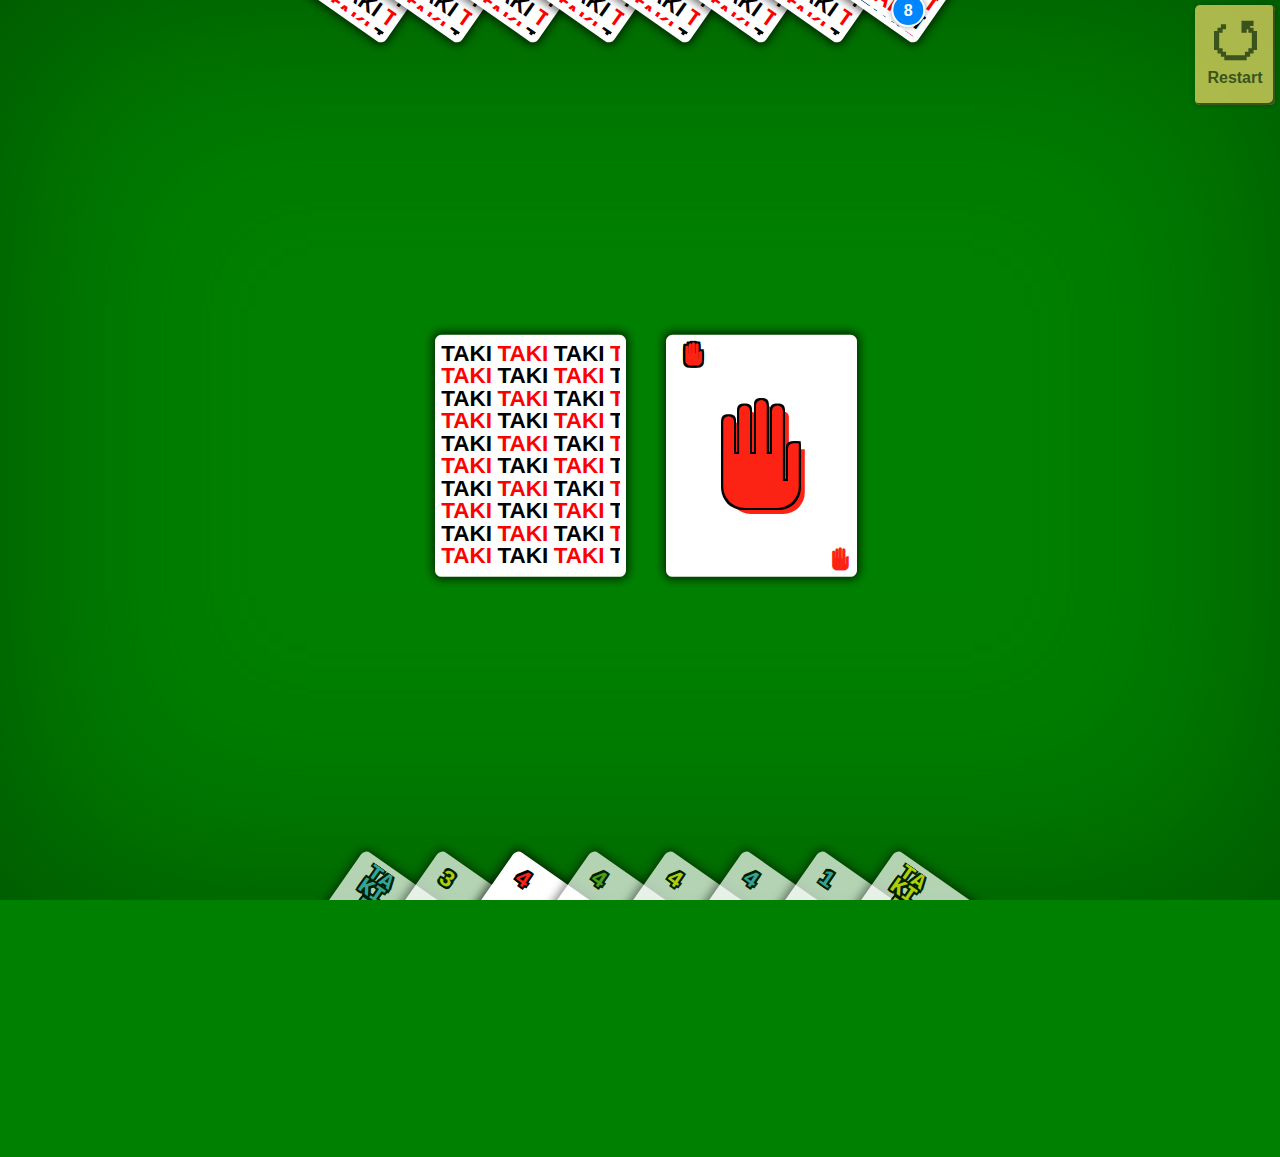
==== index.html @ 502d7b3d "First commit" ====
<!DOCTYPE html>
<html lang="en">
<head>
    <meta charset="UTF-8">
    <title>Taki</title>
</head>
<body>
    <ul class="menu">
        <li class="restart">
            Restart
        </li>
    </ul>
    <div class="dialog" id="dialog">
        <div class="dialog__body">
            <div class="dialog__title">I am dialog title</div>
            <div class="dialog__description">Im dialog description</div>
            <div class="dialog__buttons">
                <div class="dialog__buttons__button approve">OK</div>
                <div class="dialog__buttons__button cancel">Cancel</div>
            </div>
        </div>
    </div>
    <div class="board" id="board">

        <div class="deck opp">
            <div class="card"></div>
            <div class="card"></div>
            <div class="card"></div>
            <div class="card"></div>
            <div class="card"></div>
            <div class="card"></div>
        </div>
        <div class="deck player">
            <div class="card" data-type="STOP" data-color="red"></div>
            <div class="card" data-type="3" data-color="blue"></div>
            <div class="card" data-type="7" data-color="yellow"></div>
            <div class="card" data-type="TAKI" data-color="green"></div>
            <div class="card" data-type="COLOR"></div>
        </div>
        <div class="pack stack">
            <div class="card"></div>

        </div>
        <div class="pack heap">

            <div class="card" data-type="6" data-color="blue"></div>
        </div>


    </div>
    <link rel="stylesheet" href="styles/style.css" />

    <script type="text/javascript" src="helpers/cards.js"></script>
    <script type="text/javascript" src="objects/dialog.js"></script>
    <script type="text/javascript" src="objects/card.js"></script>
    <script type="text/javascript" src="objects/heap.js"></script>
    <script type="text/javascript" src="objects/stack.js"></script>
    <script type="text/javascript" src="objects/deck.js"></script>
    <script type="text/javascript" src="objects/computer.js"></script>
    <script type="text/javascript" src="objects/player.js"></script>
    <script type="text/javascript" src="objects/game.js"></script>
    <script type="text/javascript" src="scripts/main.js"></script>

</body>
</html>
---- styles/style.css ----
/*********************************/
/*     Global styles and resets  */
/*********************************/
html, body  {
    margin: 0;
    padding: 0;
    width: 100%;
    height: 100%;
    overflow: hidden;
}

ul {
    list-style: none;
    margin: 0;
}

* {
    -webkit-user-select: none;
    -moz-user-select: none;
    -ms-user-select: none;
    user-select: none;
}

@font-face {
    font-family: 'taki';
    src:  url('fonts/taki.eot?jbpx8e');
    src:  url('fonts/taki.eot?jbpx8e#iefix') format('embedded-opentype'),
    url('fonts/taki.ttf?jbpx8e') format('truetype'),
    url('fonts/taki.woff?jbpx8e') format('woff'),
    url('fonts/taki.svg?jbpx8e#taki') format('svg');
    font-weight: normal;
    font-style: normal;
}

body {
    background: #008000;
    box-shadow: inset  0 0 300px #005300;
    color: #FFF;
    text-align: center;
    position: relative;
    font-family: 'Arial', sans-serif;
}

.board {
    position: relative;
    height: 100%;
}

/*********************************/
/*         Menu styles           */
/*********************************/
.menu {
    position: absolute;
    right: 0;
    top: 0;
    z-index: 1;
}
.menu li {
    cursor: pointer;
    height: 100px;
    width: 80px;
    margin: 5px;
    text-align: center;
    border-radius: 5px;
    background: #f4dc6b;
    color: #554c28;
    box-shadow: 0 0 5px rgba(0,0,0,0.3), inset -2px -2px #554c28;
    opacity: 0.7;
    font-weight: bold;

    -webkit-transition: all ease-in-out .2s;
    -moz-transition: all ease-in-out .2s;
    -ms-transition: all ease-in-out .2s;
    -o-transition: all ease-in-out .2s;
    transition: all ease-in-out .2s;
}

.menu li:hover {
    opacity: 1;
}
.menu li:active {
    box-shadow: 0 0 5px rgba(0,0,0,0.3), inset 2px 2px #554c28;
}
.menu li.restart::before {
    content: '⭯';
    font-size: 55px;
    display: inline-block;
    width: 100%;
}


/*********************************/
/*       Cards & Pack styles     */
/*********************************/
.card, .pack {
    display: inline-block;
    width: 14vw;
    height: 18vw;
    border-radius: .5vw;
    border: .5vmax solid #fff;
}
.pack:not(:empty) {
    border: 0;
}
.pack:empty {
    border-style: dashed;
}
.pack {
    margin: auto 2vw;
    top: 50%;
    position: relative;

    -webkit-transform: translateY(-50%);
    -moz-transform: translateY(-50%);
    -ms-transform: translateY(-50%);
    -o-transform: translateY(-50%);
    transform: translateY(-50%);
}
.pack .card {
    width: 100%;
    height: 100%;
    margin: 0;

}

.card {
    background: #FFF;
    position: relative;
    box-shadow: 0 0 9px 3px rgba(0,0,0,0.6);
    overflow: hidden;
}
.card::after {
    content: "TAKI";
    display: block;
    color: black;
    height: 100%;
    width: 100%;
    font-size: 2.5vmin;
    text-align: left;
    font-weight: bold;
    text-shadow: red 0 1em, black 0 2em, red 0 3em, black 0 4em, red 0 5em, black 0 6em, red 0 7em, black 0 8em, red 0 9em, black 0 10em, red 0 11em, black 0 12em, red 0 13em, black 0 14em, red 0 15em, black 0 16em, red 2.5em 0em, black 2.5em 1em, red 2.5em 2em, black 2.5em 3em, red 2.5em 4em, black 2.5em 5em, red 2.5em 6em, black 2.5em 7em, red 2.5em 8em, black 2.5em 9em, red 2.5em 10em, black 2.5em 11em, red 2.5em 12em, black 2.5em 13em, red 2.5em 14em, black 2.5em 15em, red 2.5em 16em, black 5em 0em, red 5em 1em, black 5em 2em, red 5em 3em, black 5em 4em, red 5em 5em, black 5em 6em, red 5em 7em, black 5em 8em, red 5em 9em, black 5em 10em, red 5em 11em, black 5em 12em, red 5em 13em, black 5em 14em, red 5em 15em, black 5em 16em, red 7.5em 0em, black 7.5em 1em, red 7.5em 2em, black 7.5em 3em, red 7.5em 4em, black 7.5em 5em, red 7.5em 6em, black 7.5em 7em, red 7.5em 8em, black 7.5em 9em, red 7.5em 10em, black 7.5em 11em, red 7.5em 12em, black 7.5em 13em, red 7.5em 14em, black 7.5em 15em, red 7.5em 16em;
}

.card[data-type]::before,
.card[data-type]::after {
    content: attr(data-type);
    color: inherit;

}
.card[data-type]::after {
    text-shadow: 11.5vw 16vw, -2px 0 #000, 0 -2px #000, 0 2px  #000, 2px 0 #000, 2px -2px #000, -2px -2px #000, -2px 2px #000, 2px 2px #000;
    margin: 2px 10px;
}
.card[data-type]::before {
    text-align: center;
    font-size: 12vmin;
    position: absolute;
    text-shadow: -2px 0 #000, 0 -2px #000, 0 2px  #000, 2px 0 #000, 2px -2px #000, -2px -2px #000, -2px 2px  #000, 2px 2px #000, 6px 6px;
    top: 50%;
    width: 100%;
    left: 0;
    transform: translateY(-50%);
}

.card[data-type="TAKI"]::before,
.card[data-type="TAKI"]::after {
    font-family: monospace;
    width: 1.5em;
    line-height: .7em;
    word-wrap: break-word;
}
.card[data-type="STOP"]::before,
.card[data-type="STOP"]::after {
    font-family: 'taki' !important;
    content: "\e900";
}

.card[data-type="COLOR"]::before,
.card[data-type="COLOR"]::after {
    content: '\2756';
}

.card[data-color=blue] {color: #4CBBDB}
.card[data-color=green] {color: #69B727}
.card[data-color=red] {color: #FC2314}
.card[data-color=yellow] {color: #F9F90F}

/*********************************/
/*              decks            */
/*********************************/
.deck {
    position: absolute;
    width: 100%;
    height: 20%;
}

.deck > .card {
    margin: 0 -4.5vw;
}
.deck.opp {
    height: 2vw;
    counter-reset: section;
}
.deck.opp > .card::before {
    content: counter(section);
    counter-increment: section;

}
.deck.opp > .card:last-of-type::before {
    content: counter(section);
    position: absolute;
    bottom: 2px;
    right: 2px;
    width: 30px;
    height: 30px;
    line-height: 31px;
    border-radius: 50%;
    font-weight: bold;
    border: 2px solid #FFF;
    box-shadow: 0 0 6px rgba(0, 0, 0, 0.39);
    background: #0087ff;
    -webkit-transform: rotate(35deg);
    -moz-transform: rotate(-35deg);
    -ms-transform: rotate(-35deg);
    -o-transform: rotate(-35deg);
    transform: rotate(-35deg);
}
.deck.opp > .card:first-of-type::before {
    background: red;
}
.deck.opp > .card {
    top: -18vw;
}
.deck.player {
    bottom: 0;
}

.deck.player > .card {
    top: 90%;
    -webkit-transition: top .3s;
    -moz-transition: top .3s;
    -ms-transition: top .3s;
    -o-transition: top .3s;
    transition: top .3s;
}
.deck.player > .card:hover {
    top: 50%;
}
.deck .card {
    -webkit-transform: rotate(35deg);
    -moz-transform: rotate(35deg);
    -ms-transform: rotate(35deg);
    -o-transform: rotate(35deg);
    transform: rotate(35deg);
}
.deck.player > .card.active {
    cursor: pointer;
}
.deck.player > .card.off {
    opacity: 0.7;
    cursor: default;
    pointer-events: none;
}

/*********************************/
/*             Dialog            */
/*********************************/
.dialog {
    width: 100%;
    position: absolute;
    top: 0;
    left: 0;
    z-index: 10;
    overflow: hidden;
    height: 0;
    background-color: transparent;
    -webkit-transition: background-color .2s;
    -moz-transition: background-color .2s;
    -ms-transition: background-color .2s;
    -o-transition: background-color .2s;
    transition: background-color .2s;
}
.dialog.open {
    height: 100%;
    background-color: rgba(0, 0, 0, 0.4);
    overflow: auto;
}

.dialog__body {
    display: inline-block;
    width: 100%;
    max-width: 800px;
    padding: 1vw;
    background: #f4dc6b;
    color: black;
    border-radius: 2px;
    top: -50%;
    text-align: center;
    position: absolute;
    left: 0;
    right: 0;
    margin: auto;
    box-shadow: 0 0 10px 3px rgba(0,0,0,0.3);
    -webkit-transform: translateY(-50%);
    -moz-transform: translateY(-50%);
    -ms-transform: translateY(-50%);
    -o-transform: translateY(-50%);
    transform: translateY(-50%);

    -webkit-transition: top .3s;
    -moz-transition: top .3s;
    -ms-transition: top .3s;
    -o-transition: top .3s;
    transition: top .3s;
}
.dialog.open .dialog__body {
    top: 50%;
}
.dialog__title {
    font-size: 22px;
    font-weight: bold;
    margin-bottom: 1vw;
}
.dialog__description {
    margin-bottom: 1vw;
}
.dialog__buttons__button {
    background: #0087ff;
    color: #fff;
    border-radius: 5px;
    padding: 10px 20px;
    cursor: pointer;
    display: inline-block;
    font-weight: bold;
    box-shadow: 0 0 0 rgba(0,0,0,0.4);

    -webkit-transition: box-shadow 0.2s;
    -moz-transition: box-shadow 0.2s;
    -ms-transition: box-shadow 0.2s;
    -o-transition: box-shadow 0.2s;
    transition: box-shadow 0.2s;
}
.dialog__buttons__button.cancel {
    background: #79797a;
    margin-left: 10px;
}
.dialog__buttons__button:hover {
    box-shadow: 0 0 4px rgba(0,0,0,0.4);
}
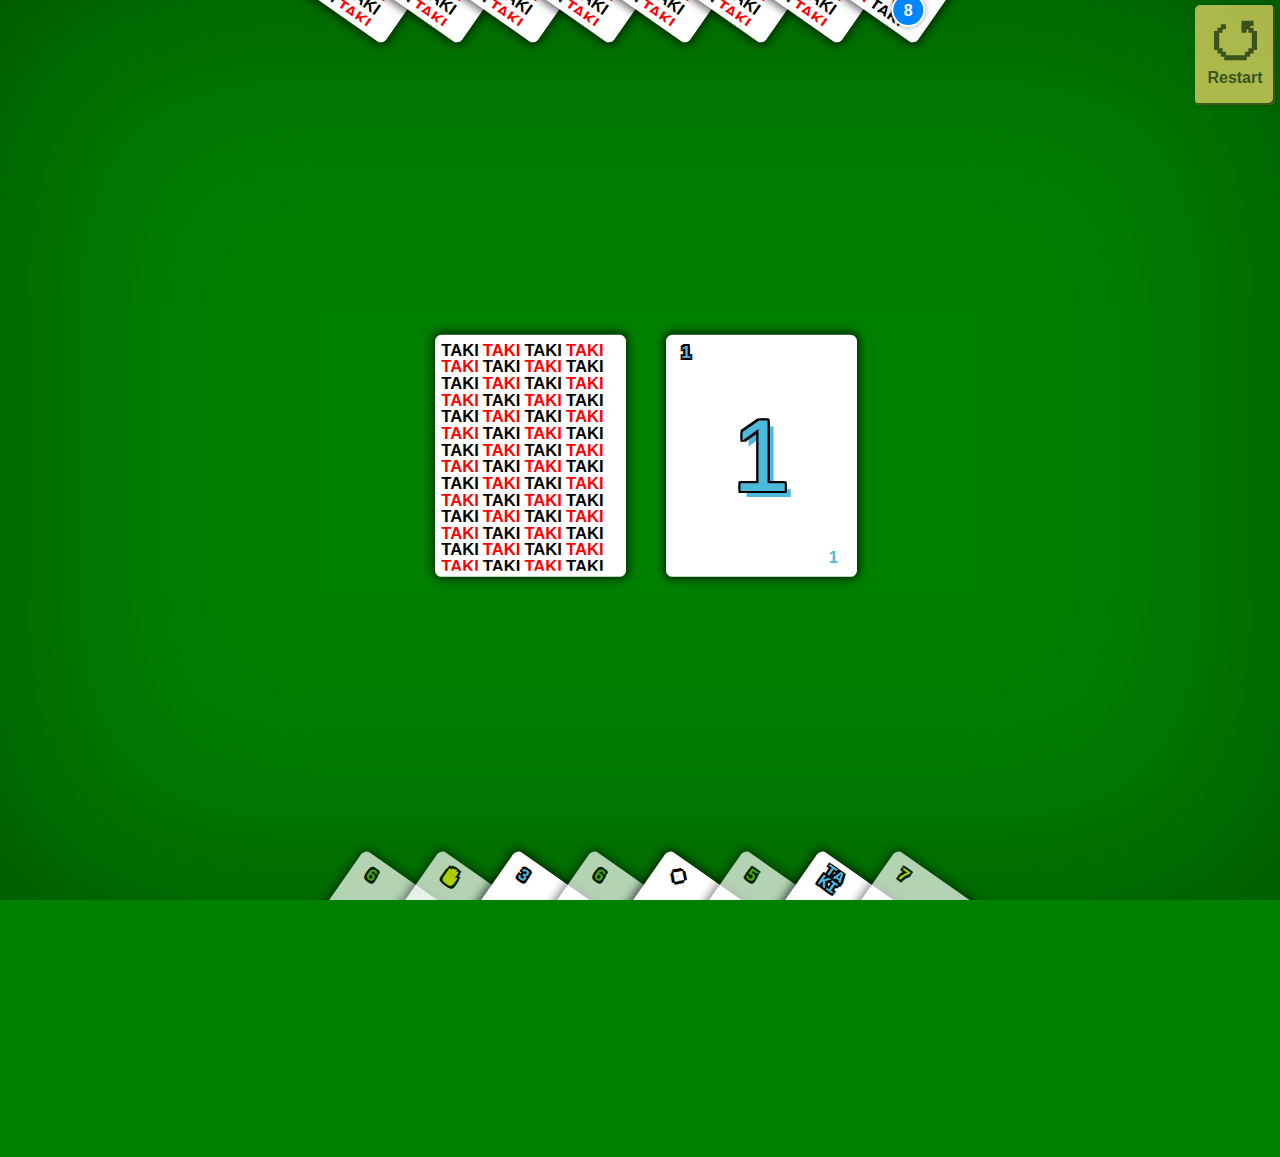
==== commit 7915044a: "Pyro added taken from http://jsfiddle.net/elin/7m3bL/" ====
--- a/index.html
+++ b/index.html
@@ -49,6 +49,7 @@
 
     </div>
     <link rel="stylesheet" href="styles/style.css" />
+    <link rel="stylesheet" href="styles/pyro.css" />
 
     <script type="text/javascript" src="helpers/cards.js"></script>
     <script type="text/javascript" src="objects/dialog.js"></script>
--- a/styles/style.css
+++ b/styles/style.css
@@ -135,7 +135,7 @@
     color: black;
     height: 100%;
     width: 100%;
-    font-size: 2.5vmin;
+    font-size: 1.3vw;
     text-align: left;
     font-weight: bold;
     text-shadow: red 0 1em, black 0 2em, red 0 3em, black 0 4em, red 0 5em, black 0 6em, red 0 7em, black 0 8em, red 0 9em, black 0 10em, red 0 11em, black 0 12em, red 0 13em, black 0 14em, red 0 15em, black 0 16em, red 2.5em 0em, black 2.5em 1em, red 2.5em 2em, black 2.5em 3em, red 2.5em 4em, black 2.5em 5em, red 2.5em 6em, black 2.5em 7em, red 2.5em 8em, black 2.5em 9em, red 2.5em 10em, black 2.5em 11em, red 2.5em 12em, black 2.5em 13em, red 2.5em 14em, black 2.5em 15em, red 2.5em 16em, black 5em 0em, red 5em 1em, black 5em 2em, red 5em 3em, black 5em 4em, red 5em 5em, black 5em 6em, red 5em 7em, black 5em 8em, red 5em 9em, black 5em 10em, red 5em 11em, black 5em 12em, red 5em 13em, black 5em 14em, red 5em 15em, black 5em 16em, red 7.5em 0em, black 7.5em 1em, red 7.5em 2em, black 7.5em 3em, red 7.5em 4em, black 7.5em 5em, red 7.5em 6em, black 7.5em 7em, red 7.5em 8em, black 7.5em 9em, red 7.5em 10em, black 7.5em 11em, red 7.5em 12em, black 7.5em 13em, red 7.5em 14em, black 7.5em 15em, red 7.5em 16em;
@@ -153,12 +153,14 @@
 }
 .card[data-type]::before {
     text-align: center;
-    font-size: 12vmin;
-    position: absolute;
-    text-shadow: -2px 0 #000, 0 -2px #000, 0 2px  #000, 2px 0 #000, 2px -2px #000, -2px -2px #000, -2px 2px  #000, 2px 2px #000, 6px 6px;
+    font-size: 8vw;
+    position: absolute;
+    text-shadow: -2px 0 #000, 0 -2px #000, 0 2px #000, 2px 0 #000, 2px -2px #000, -2px -2px #000, -2px 2px #000, 2px 2px #000, 6px 6px;
     top: 50%;
     width: 100%;
     left: 0;
+    right: 0;
+    margin: auto;
     transform: translateY(-50%);
 }
 
@@ -237,11 +239,14 @@
 
 .deck.player > .card {
     top: 90%;
-    -webkit-transition: top .3s;
-    -moz-transition: top .3s;
-    -ms-transition: top .3s;
-    -o-transition: top .3s;
-    transition: top .3s;
+    -webkit-transition: top .3s .2s;
+    -moz-transition: top .3s .2s;
+    -ms-transition: top .3s .2s;
+    -o-transition: top .3s .2s;
+    transition: top .3s .2s;
+}
+.deck.player > .card.in {
+    top: 75%;
 }
 .deck.player > .card:hover {
     top: 50%;
@@ -253,6 +258,7 @@
     -o-transform: rotate(35deg);
     transform: rotate(35deg);
 }
+.stack > .card.active,
 .deck.player > .card.active {
     cursor: pointer;
 }
@@ -347,3 +353,39 @@
 .dialog__buttons__button:hover {
     box-shadow: 0 0 4px rgba(0,0,0,0.4);
 }
+
+.dialog__buttons__button.hidden {
+    display: none;
+}
+
+/*********************************/
+/*     dialog color chooser      */
+/*********************************/
+.dialog input[type=radio][name=color] {
+    opacity: 0;
+    position: absolute;
+    pointer-events: none;
+}
+
+.dialog input[type=radio][name=color] + label {
+    color: transparent;
+    display: inline-block;
+    background: gray;
+    border: 1px solid #79797a;
+    cursor: pointer;
+    width: 50px;
+    margin: 10px;
+    height: 80px;
+    border-radius: 2px;
+}
+
+.dialog input[type=radio][name=color][value=red] + label { background: #FC2314;}
+.dialog input[type=radio][name=color][value=blue] + label { background: #4CBBDB;}
+.dialog input[type=radio][name=color][value=yellow] + label { background: #F9F90F;}
+.dialog input[type=radio][name=color][value=green] + label { background: #69B727;}
+
+.dialog input[type=radio][name=color]:checked + label {
+    box-shadow: 0 0 5px rgba(0, 0, 0, 0.59);
+    border-color: #fff;
+}
+
--- a/styles/pyro.css
+++ b/styles/pyro.css
@@ -0,0 +1,186 @@
+/**********************************************************/
+/***                                                    ***/
+/***   Pyro taken from http://jsfiddle.net/elin/7m3bL/  ***/
+/***                                                    ***/
+/**********************************************************/
+.pyro::before, .pyro::after {
+    content: ".";
+    color: transparent;
+    position: absolute;
+    width: 5px;
+    height: 5px;
+    border-radius: 50%;
+    box-shadow: -120px -218.66667px blue, 248px -16.66667px #00ff84, 190px 16.33333px #002bff, -113px -308.66667px #ff009d, -109px -287.66667px #ffb300, -50px -313.66667px #ff006e, 226px -31.66667px #ff4000, 180px -351.66667px #ff00d0, -12px -338.66667px #00f6ff, 220px -388.66667px #99ff00, -69px -27.66667px #ff0400, -111px -339.66667px #6200ff, 155px -237.66667px #00ddff, -152px -380.66667px #00ffd0, -50px -37.66667px #00ffdd, -95px -175.66667px #a6ff00, -88px 10.33333px #0d00ff, 112px -309.66667px #005eff, 69px -415.66667px #ff00a6, 168px -100.66667px #ff004c, -244px 24.33333px #ff6600, 97px -325.66667px #ff0066, -211px -182.66667px #00ffa2, 236px -126.66667px #b700ff, 140px -196.66667px #9000ff, 125px -175.66667px #00bbff, 118px -381.66667px #ff002f, 144px -111.66667px #ffae00, 36px -78.66667px #f600ff, -63px -196.66667px #c800ff, -218px -227.66667px #d4ff00, -134px -377.66667px #ea00ff, -36px -412.66667px #ff00d4, 209px -106.66667px #00fff2, 91px -278.66667px #000dff, -22px -191.66667px #9dff00, 139px -392.66667px #a6ff00, 56px -2.66667px #0099ff, -156px -276.66667px #ea00ff, -163px -233.66667px #00fffb, -238px -346.66667px #00ff73, 62px -363.66667px #0088ff, 244px -170.66667px #0062ff, 224px -142.66667px #b300ff, 141px -208.66667px #9000ff, 211px -285.66667px #ff6600, 181px -128.66667px #1e00ff, 90px -123.66667px #c800ff, 189px 70.33333px #00ffc8, -18px -383.66667px #00ff33, 100px -6.66667px #ff008c;
+    -moz-animation: 1s bang ease-out infinite backwards, 1s gravity ease-in infinite backwards, 5s position linear infinite backwards;
+    -webkit-animation: 1s bang ease-out infinite backwards, 1s gravity ease-in infinite backwards, 5s position linear infinite backwards;
+    -o-animation: 1s bang ease-out infinite backwards, 1s gravity ease-in infinite backwards, 5s position linear infinite backwards;
+    -ms-animation: 1s bang ease-out infinite backwards, 1s gravity ease-in infinite backwards, 5s position linear infinite backwards;
+    animation: 1s bang ease-out infinite backwards, 1s gravity ease-in infinite backwards, 5s position linear infinite backwards; }
+
+.pyro::after {
+    -moz-animation-delay: 1.25s, 1.25s, 1.25s;
+    -webkit-animation-delay: 1.25s, 1.25s, 1.25s;
+    -o-animation-delay: 1.25s, 1.25s, 1.25s;
+    -ms-animation-delay: 1.25s, 1.25s, 1.25s;
+    animation-delay: 1.25s, 1.25s, 1.25s;
+    -moz-animation-duration: 1.25s, 1.25s, 6.25s;
+    -webkit-animation-duration: 1.25s, 1.25s, 6.25s;
+    -o-animation-duration: 1.25s, 1.25s, 6.25s;
+    -ms-animation-duration: 1.25s, 1.25s, 6.25s;
+    animation-duration: 1.25s, 1.25s, 6.25s; }
+
+@-webkit-keyframes bang {
+    from {
+        box-shadow: 0 0 white, 0 0 white, 0 0 white, 0 0 white, 0 0 white, 0 0 white, 0 0 white, 0 0 white, 0 0 white, 0 0 white, 0 0 white, 0 0 white, 0 0 white, 0 0 white, 0 0 white, 0 0 white, 0 0 white, 0 0 white, 0 0 white, 0 0 white, 0 0 white, 0 0 white, 0 0 white, 0 0 white, 0 0 white, 0 0 white, 0 0 white, 0 0 white, 0 0 white, 0 0 white, 0 0 white, 0 0 white, 0 0 white, 0 0 white, 0 0 white, 0 0 white, 0 0 white, 0 0 white, 0 0 white, 0 0 white, 0 0 white, 0 0 white, 0 0 white, 0 0 white, 0 0 white, 0 0 white, 0 0 white, 0 0 white, 0 0 white, 0 0 white, 0 0 white; } }
+@-moz-keyframes bang {
+    from {
+        box-shadow: 0 0 white, 0 0 white, 0 0 white, 0 0 white, 0 0 white, 0 0 white, 0 0 white, 0 0 white, 0 0 white, 0 0 white, 0 0 white, 0 0 white, 0 0 white, 0 0 white, 0 0 white, 0 0 white, 0 0 white, 0 0 white, 0 0 white, 0 0 white, 0 0 white, 0 0 white, 0 0 white, 0 0 white, 0 0 white, 0 0 white, 0 0 white, 0 0 white, 0 0 white, 0 0 white, 0 0 white, 0 0 white, 0 0 white, 0 0 white, 0 0 white, 0 0 white, 0 0 white, 0 0 white, 0 0 white, 0 0 white, 0 0 white, 0 0 white, 0 0 white, 0 0 white, 0 0 white, 0 0 white, 0 0 white, 0 0 white, 0 0 white, 0 0 white, 0 0 white; } }
+@-o-keyframes bang {
+    from {
+        box-shadow: 0 0 white, 0 0 white, 0 0 white, 0 0 white, 0 0 white, 0 0 white, 0 0 white, 0 0 white, 0 0 white, 0 0 white, 0 0 white, 0 0 white, 0 0 white, 0 0 white, 0 0 white, 0 0 white, 0 0 white, 0 0 white, 0 0 white, 0 0 white, 0 0 white, 0 0 white, 0 0 white, 0 0 white, 0 0 white, 0 0 white, 0 0 white, 0 0 white, 0 0 white, 0 0 white, 0 0 white, 0 0 white, 0 0 white, 0 0 white, 0 0 white, 0 0 white, 0 0 white, 0 0 white, 0 0 white, 0 0 white, 0 0 white, 0 0 white, 0 0 white, 0 0 white, 0 0 white, 0 0 white, 0 0 white, 0 0 white, 0 0 white, 0 0 white, 0 0 white; } }
+@-ms-keyframes bang {
+    from {
+        box-shadow: 0 0 white, 0 0 white, 0 0 white, 0 0 white, 0 0 white, 0 0 white, 0 0 white, 0 0 white, 0 0 white, 0 0 white, 0 0 white, 0 0 white, 0 0 white, 0 0 white, 0 0 white, 0 0 white, 0 0 white, 0 0 white, 0 0 white, 0 0 white, 0 0 white, 0 0 white, 0 0 white, 0 0 white, 0 0 white, 0 0 white, 0 0 white, 0 0 white, 0 0 white, 0 0 white, 0 0 white, 0 0 white, 0 0 white, 0 0 white, 0 0 white, 0 0 white, 0 0 white, 0 0 white, 0 0 white, 0 0 white, 0 0 white, 0 0 white, 0 0 white, 0 0 white, 0 0 white, 0 0 white, 0 0 white, 0 0 white, 0 0 white, 0 0 white, 0 0 white; } }
+@keyframes bang {
+    from {
+        box-shadow: 0 0 white, 0 0 white, 0 0 white, 0 0 white, 0 0 white, 0 0 white, 0 0 white, 0 0 white, 0 0 white, 0 0 white, 0 0 white, 0 0 white, 0 0 white, 0 0 white, 0 0 white, 0 0 white, 0 0 white, 0 0 white, 0 0 white, 0 0 white, 0 0 white, 0 0 white, 0 0 white, 0 0 white, 0 0 white, 0 0 white, 0 0 white, 0 0 white, 0 0 white, 0 0 white, 0 0 white, 0 0 white, 0 0 white, 0 0 white, 0 0 white, 0 0 white, 0 0 white, 0 0 white, 0 0 white, 0 0 white, 0 0 white, 0 0 white, 0 0 white, 0 0 white, 0 0 white, 0 0 white, 0 0 white, 0 0 white, 0 0 white, 0 0 white, 0 0 white; } }
+@-webkit-keyframes gravity {
+    to {
+        transform: translateY(200px);
+        -moz-transform: translateY(200px);
+        -webkit-transform: translateY(200px);
+        -o-transform: translateY(200px);
+        -ms-transform: translateY(200px);
+        opacity: 0; } }
+@-moz-keyframes gravity {
+    to {
+        transform: translateY(200px);
+        -moz-transform: translateY(200px);
+        -webkit-transform: translateY(200px);
+        -o-transform: translateY(200px);
+        -ms-transform: translateY(200px);
+        opacity: 0; } }
+@-o-keyframes gravity {
+    to {
+        transform: translateY(200px);
+        -moz-transform: translateY(200px);
+        -webkit-transform: translateY(200px);
+        -o-transform: translateY(200px);
+        -ms-transform: translateY(200px);
+        opacity: 0; } }
+@-ms-keyframes gravity {
+    to {
+        transform: translateY(200px);
+        -moz-transform: translateY(200px);
+        -webkit-transform: translateY(200px);
+        -o-transform: translateY(200px);
+        -ms-transform: translateY(200px);
+        opacity: 0; } }
+@keyframes gravity {
+    to {
+        transform: translateY(200px);
+        -moz-transform: translateY(200px);
+        -webkit-transform: translateY(200px);
+        -o-transform: translateY(200px);
+        -ms-transform: translateY(200px);
+        opacity: 0; } }
+@-webkit-keyframes position {
+    0%, 19.9% {
+        margin-top: 10%;
+        margin-left: 40%; }
+
+    20%, 39.9% {
+        margin-top: 40%;
+        margin-left: 30%; }
+
+    40%, 59.9% {
+        margin-top: 20%;
+        margin-left: 70%; }
+
+    60%, 79.9% {
+        margin-top: 30%;
+        margin-left: 20%; }
+
+    80%, 99.9% {
+        margin-top: 30%;
+        margin-left: 80%; } }
+@-moz-keyframes position {
+    0%, 19.9% {
+        margin-top: 10%;
+        margin-left: 40%; }
+
+    20%, 39.9% {
+        margin-top: 40%;
+        margin-left: 30%; }
+
+    40%, 59.9% {
+        margin-top: 20%;
+        margin-left: 70%; }
+
+    60%, 79.9% {
+        margin-top: 30%;
+        margin-left: 20%; }
+
+    80%, 99.9% {
+        margin-top: 30%;
+        margin-left: 80%; } }
+@-o-keyframes position {
+    0%, 19.9% {
+        margin-top: 10%;
+        margin-left: 40%; }
+
+    20%, 39.9% {
+        margin-top: 40%;
+        margin-left: 30%; }
+
+    40%, 59.9% {
+        margin-top: 20%;
+        margin-left: 70%; }
+
+    60%, 79.9% {
+        margin-top: 30%;
+        margin-left: 20%; }
+
+    80%, 99.9% {
+        margin-top: 30%;
+        margin-left: 80%; } }
+@-ms-keyframes position {
+    0%, 19.9% {
+        margin-top: 10%;
+        margin-left: 40%; }
+
+    20%, 39.9% {
+        margin-top: 40%;
+        margin-left: 30%; }
+
+    40%, 59.9% {
+        margin-top: 20%;
+        margin-left: 70%; }
+
+    60%, 79.9% {
+        margin-top: 30%;
+        margin-left: 20%; }
+
+    80%, 99.9% {
+        margin-top: 30%;
+        margin-left: 80%; } }
+@keyframes position {
+    0%, 19.9% {
+        margin-top: 10%;
+        margin-left: 40%; }
+
+    20%, 39.9% {
+        margin-top: 40%;
+        margin-left: 30%; }
+
+    40%, 59.9% {
+        margin-top: 20%;
+        margin-left: 70%; }
+
+    60%, 79.9% {
+        margin-top: 30%;
+        margin-left: 20%; }
+
+    80%, 99.9% {
+        margin-top: 30%;
+        margin-left: 80%; } }
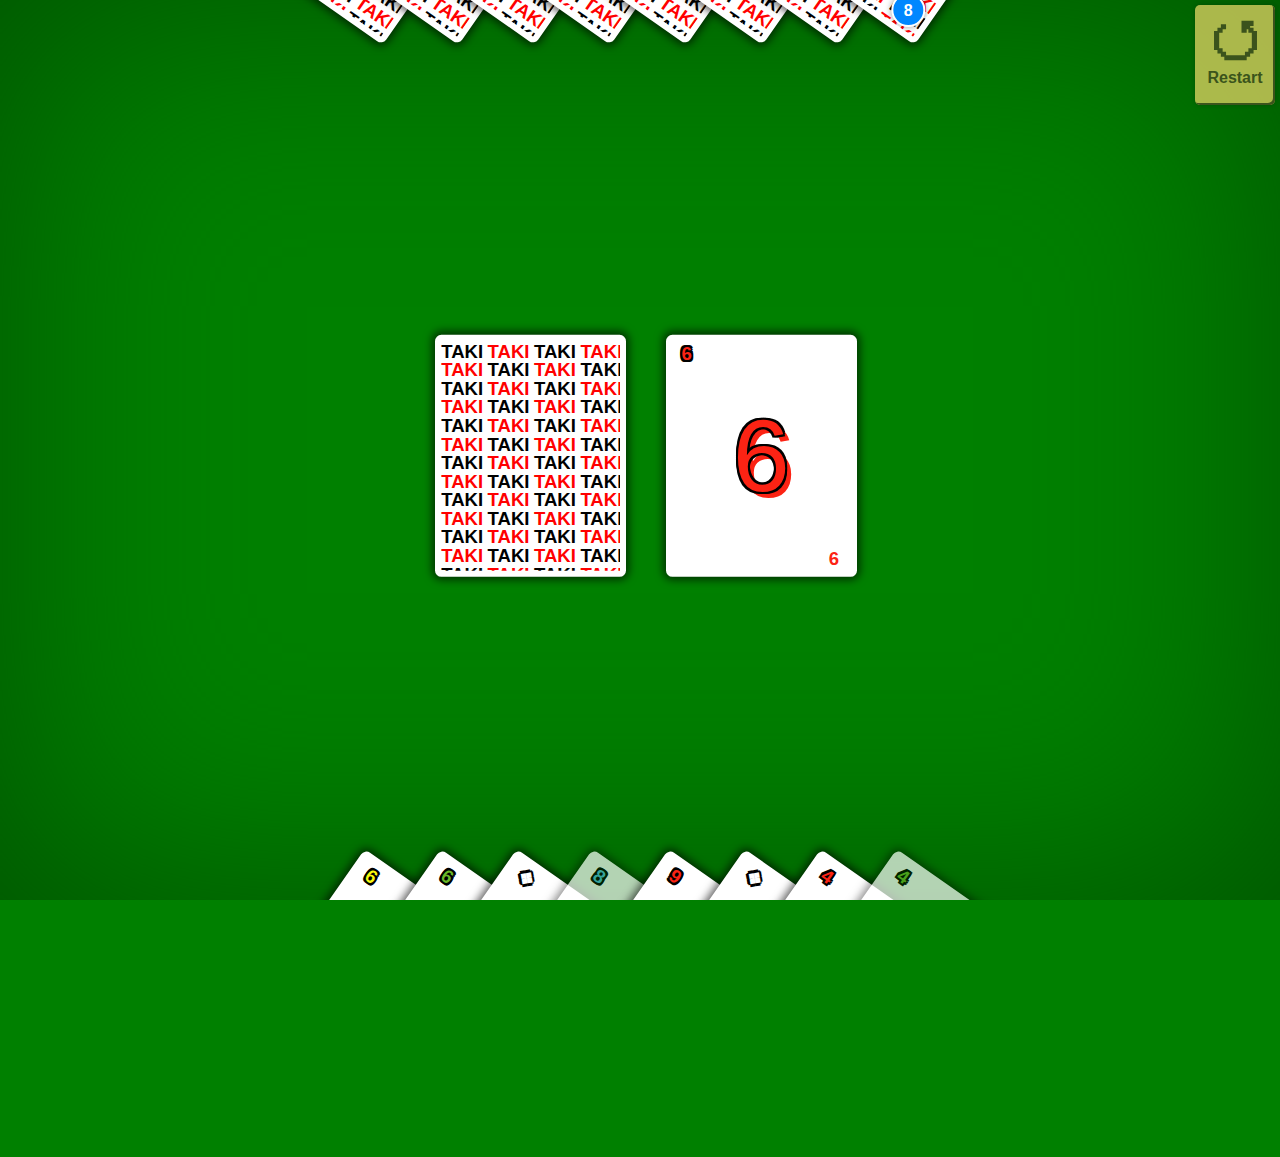
==== commit 641b748e: "1. Fix TAKI problem that allow "Color" cards 2. Added "Sleep" Function to slow down computer playing" ====
--- a/index.html
+++ b/index.html
@@ -51,6 +51,7 @@
     <link rel="stylesheet" href="styles/style.css" />
     <link rel="stylesheet" href="styles/pyro.css" />
 
+    <script type="text/javascript" src="helpers/global.js"></script>
     <script type="text/javascript" src="helpers/cards.js"></script>
     <script type="text/javascript" src="objects/dialog.js"></script>
     <script type="text/javascript" src="objects/card.js"></script>
--- a/styles/style.css
+++ b/styles/style.css
@@ -135,7 +135,7 @@
     color: black;
     height: 100%;
     width: 100%;
-    font-size: 1.3vw;
+    font-size: 1.45vw;
     text-align: left;
     font-weight: bold;
     text-shadow: red 0 1em, black 0 2em, red 0 3em, black 0 4em, red 0 5em, black 0 6em, red 0 7em, black 0 8em, red 0 9em, black 0 10em, red 0 11em, black 0 12em, red 0 13em, black 0 14em, red 0 15em, black 0 16em, red 2.5em 0em, black 2.5em 1em, red 2.5em 2em, black 2.5em 3em, red 2.5em 4em, black 2.5em 5em, red 2.5em 6em, black 2.5em 7em, red 2.5em 8em, black 2.5em 9em, red 2.5em 10em, black 2.5em 11em, red 2.5em 12em, black 2.5em 13em, red 2.5em 14em, black 2.5em 15em, red 2.5em 16em, black 5em 0em, red 5em 1em, black 5em 2em, red 5em 3em, black 5em 4em, red 5em 5em, black 5em 6em, red 5em 7em, black 5em 8em, red 5em 9em, black 5em 10em, red 5em 11em, black 5em 12em, red 5em 13em, black 5em 14em, red 5em 15em, black 5em 16em, red 7.5em 0em, black 7.5em 1em, red 7.5em 2em, black 7.5em 3em, red 7.5em 4em, black 7.5em 5em, red 7.5em 6em, black 7.5em 7em, red 7.5em 8em, black 7.5em 9em, red 7.5em 10em, black 7.5em 11em, red 7.5em 12em, black 7.5em 13em, red 7.5em 14em, black 7.5em 15em, red 7.5em 16em;
@@ -250,6 +250,11 @@
 }
 .deck.player > .card:hover {
     top: 50%;
+    -webkit-transition-delay: 0s;
+    -moz-transition-delay: 0s;
+    -ms-transition-delay: 0s;
+    -o-transition-delay: 0s;
+    transition-delay: 0s;
 }
 .deck .card {
     -webkit-transform: rotate(35deg);
@@ -262,12 +267,53 @@
 .deck.player > .card.active {
     cursor: pointer;
 }
+.deck.player > .card.active {
+    -webkit-transition-delay: 0s;
+    -moz-transition-delay: 0s;
+    -ms-transition-delay: 0s;
+    -o-transition-delay: 0s;
+    transition-delay: 0s;
+}
 .deck.player > .card.off {
     opacity: 0.7;
     cursor: default;
     pointer-events: none;
 }
 
+.deck .end-taki-btn {
+    cursor: pointer;
+    position: absolute;
+    width: 10vw;
+    height: 10vw;
+    bottom: 2vw;
+    background: red;
+    border-radius: 50%;
+    color: #FFF;
+    left: 6vw;
+    box-shadow: 0 0 5px rgb(90, 13, 13), 0 0 0 5px red, inset -5px -6px 20px 2px rgb(90, 13, 13), 6px 3px 10px rgb(90, 13, 13);
+}
+.deck .end-taki-btn::after {
+    content: "End TAKI";
+    display: block;
+    width: 100%;
+    height: 100%;
+    background: #ffafaf;
+    border-radius: 50%;
+    box-shadow: inset 0 0 143px 7px rgb(255, 0, 0), inset 5px 3px 13px 0 rgba(0, 0, 0, 1);
+    position: relative;
+    left: -.5vw;
+    top: -.5vw;
+    font-weight: bolder;
+    font-size: 3vw;
+    line-height: 4.7vw;
+    text-shadow: -2px -2px rgba(0,0,0,0.3), -1px -1px rgba(0,0,0,0.3), 1px 1px rgba(255,255,255,0.3);
+}
+
+.deck .end-taki-btn:active::after {
+    left: 0;
+    top: 0;
+    box-shadow: inset 0 0 143px 7px rgb(255, 0, 0), inset 0 0 0 0 rgba(0, 0, 0, 0);
+}
 /*********************************/
 /*             Dialog            */
 /*********************************/
@@ -294,7 +340,7 @@
 
 .dialog__body {
     display: inline-block;
-    width: 100%;
+    width: calc(100% - 2vw);
     max-width: 800px;
     padding: 1vw;
     background: #f4dc6b;
--- a/styles/pyro.css
+++ b/styles/pyro.css
@@ -6,6 +6,8 @@
 .pyro::before, .pyro::after {
     content: ".";
     color: transparent;
+    left: 0;
+    top: -100px;
     position: absolute;
     width: 5px;
     height: 5px;
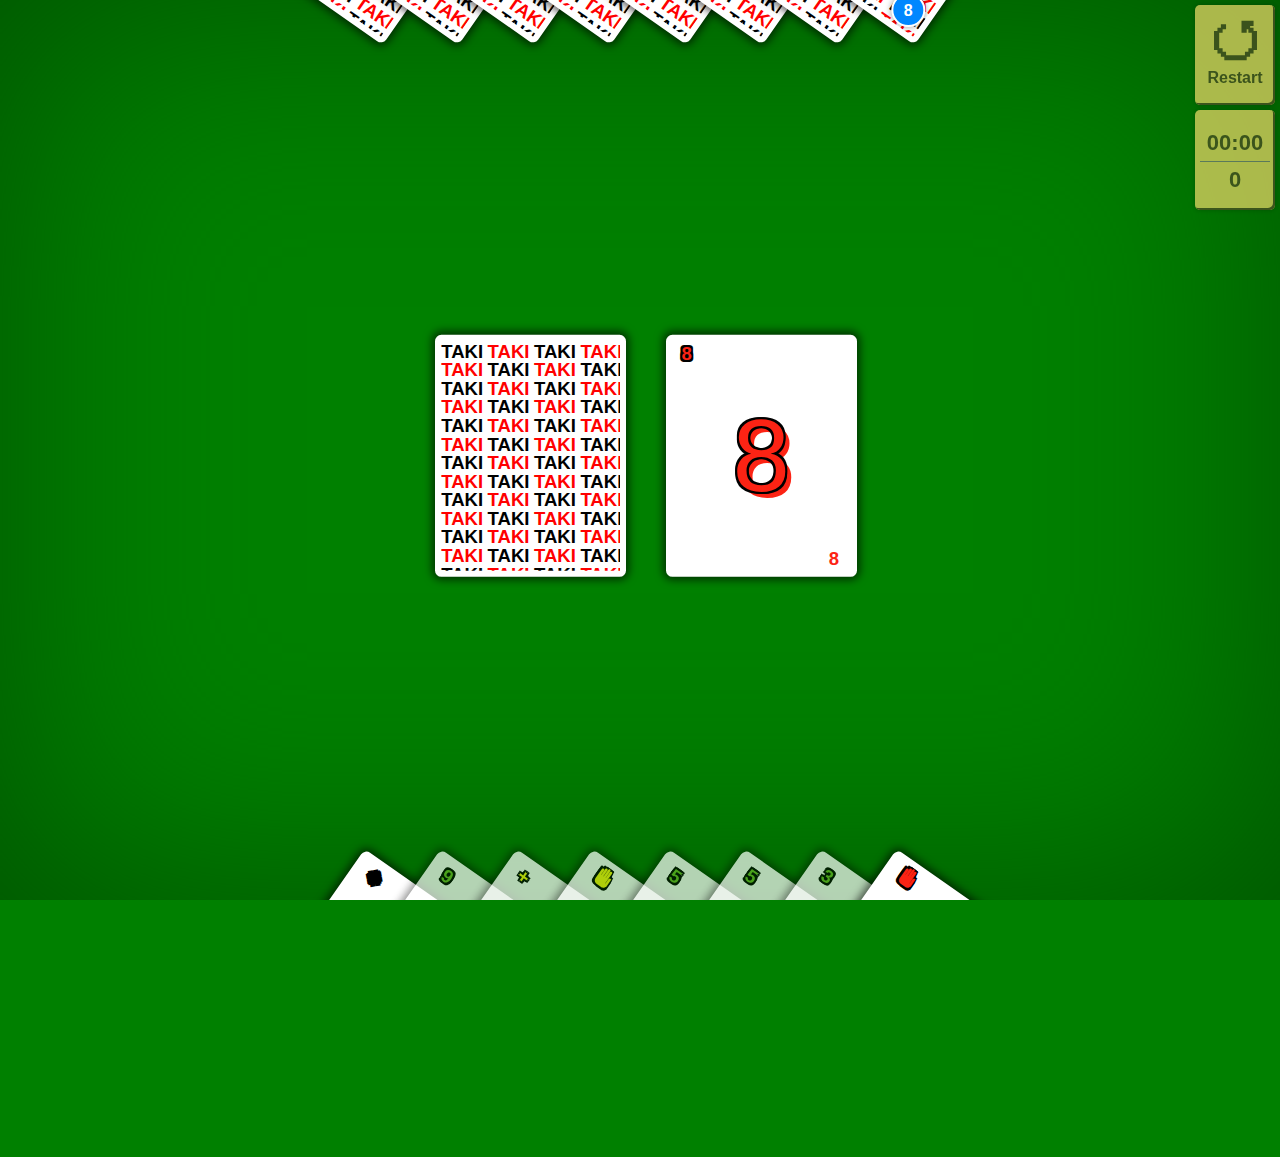
==== commit 87809ae5: "Add stats with bugs" ====
--- a/index.html
+++ b/index.html
@@ -8,6 +8,9 @@
     <ul class="menu">
         <li class="restart">
             Restart
+        </li>
+        <li class="clock">
+        00:00<hr/>0
         </li>
     </ul>
     <div class="dialog" id="dialog">
@@ -54,6 +57,7 @@
     <script type="text/javascript" src="helpers/global.js"></script>
     <script type="text/javascript" src="helpers/cards.js"></script>
     <script type="text/javascript" src="objects/dialog.js"></script>
+    <script type="text/javascript" src="objects/stats.js"></script>
     <script type="text/javascript" src="objects/card.js"></script>
     <script type="text/javascript" src="objects/heap.js"></script>
     <script type="text/javascript" src="objects/stack.js"></script>
--- a/styles/style.css
+++ b/styles/style.css
@@ -74,12 +74,26 @@
     -o-transition: all ease-in-out .2s;
     transition: all ease-in-out .2s;
 }
+.menu li.clock {
+    cursor: default;
+    font-size: 22px;
+    padding: 20px 0;
+    box-sizing: border-box;
+}
+.menu li.clock hr {
+    border: 0;
+    border-top: 1px solid;
+    margin: 5px;
+}
 
 .menu li:hover {
     opacity: 1;
 }
 .menu li:active {
     box-shadow: 0 0 5px rgba(0,0,0,0.3), inset 2px 2px #554c28;
+}
+.menu li.clock:active {
+    box-shadow: 0 0 5px rgba(0,0,0,0.3), inset -2px -2px #554c28;
 }
 .menu li.restart::before {
     content: '⭯';
@@ -186,6 +200,15 @@
 .card[data-color=green] {color: #69B727}
 .card[data-color=red] {color: #FC2314}
 .card[data-color=yellow] {color: #F9F90F}
+.card[data-color=none]::after,
+.card[data-color=none]::before {
+    background: -webkit-linear-gradient(-45deg, rgba(41,137,216,0) 0%,rgba(41,137,216,0) 52%,rgba(41,137,216,1) 52%,rgba(41,137,216,1) 100%),
+    -webkit-linear-gradient(45deg, rgba(41,137,216,0) 0%,rgba(41,137,216,0) 48%, rgb(105, 183, 39)49%, rgb(105, 183, 39) 100%),
+    -webkit-linear-gradient(-135deg, rgba(41,137,216,0) 0%,rgba(41,137,216,0) 52%, rgb(252, 35, 20) 52%, rgb(252, 35, 20) 100%);
+    -webkit-background-clip: text;
+    -webkit-text-fill-color: transparent;
+    -webkit-text-shadow: 0 0 transparent;
+}
 
 /*********************************/
 /*              decks            */
@@ -290,23 +313,27 @@
     border-radius: 50%;
     color: #FFF;
     left: 6vw;
-    box-shadow: 0 0 5px rgb(90, 13, 13), 0 0 0 5px red, inset -5px -6px 20px 2px rgb(90, 13, 13), 6px 3px 10px rgb(90, 13, 13);
+    box-shadow: inset 0 0.3vw 0 #da2e0b,
+    inset 0 -0.3vw 0 #aa2409, inset 0 0 0 0.3vw #B32608,
+    inset 0 0 0 0.8vw #c2290a, inset 0 0 0 1vw #611405,
+    inset 0 0 0 0.1vw black, inset 0 0 0 1.1vw rgba(247, 133, 110, 0.7),
+    inset 0 0 0 1.3vw #c2290a, inset 0 2.4vw 0 #aa2409,
+    inset 0 0 4vw 2vw #911f08, 0 0.5vw 0 rgba(0, 0, 0, 0.3);
 }
 .deck .end-taki-btn::after {
     content: "End TAKI";
     display: block;
     width: 100%;
     height: 100%;
-    background: #ffafaf;
+    padding: 2.5vw 2vw;
+    font-weight: bold;
+    color: #ffffff;
+    opacity: 0.9;
+    font-size: 2vw;
+    text-shadow: -1px -1px rgba(0,0,0,0.5);
+    box-sizing: border-box;
     border-radius: 50%;
-    box-shadow: inset 0 0 143px 7px rgb(255, 0, 0), inset 5px 3px 13px 0 rgba(0, 0, 0, 1);
-    position: relative;
-    left: -.5vw;
-    top: -.5vw;
-    font-weight: bolder;
-    font-size: 3vw;
-    line-height: 4.7vw;
-    text-shadow: -2px -2px rgba(0,0,0,0.3), -1px -1px rgba(0,0,0,0.3), 1px 1px rgba(255,255,255,0.3);
+    /* border: 0.3vw solid rgba(0, 0, 0, 0.3); */
 }
 
 .deck .end-taki-btn:active::after {
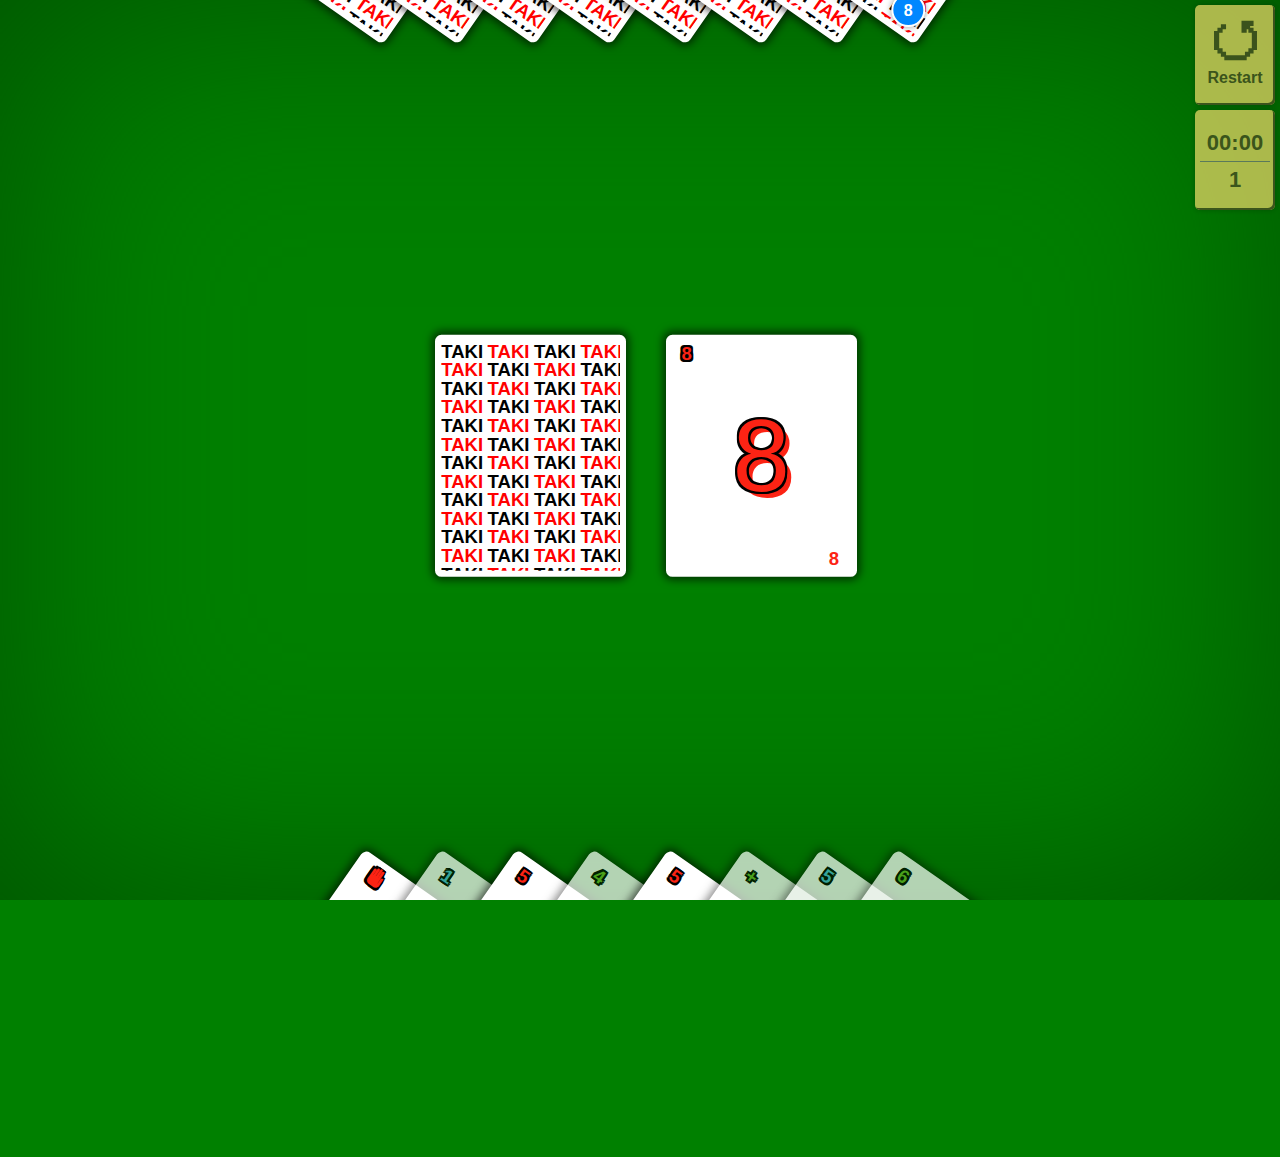
==== commit 37cf430c: "delay each move and make sound on turn begin" ====
--- a/index.html
+++ b/index.html
@@ -56,6 +56,7 @@
 
     <script type="text/javascript" src="helpers/global.js"></script>
     <script type="text/javascript" src="helpers/cards.js"></script>
+    <script type="text/javascript" src="objects/sounds.js"></script>
     <script type="text/javascript" src="objects/dialog.js"></script>
     <script type="text/javascript" src="objects/stats.js"></script>
     <script type="text/javascript" src="objects/card.js"></script>
--- a/styles/style.css
+++ b/styles/style.css
@@ -200,15 +200,6 @@
 .card[data-color=green] {color: #69B727}
 .card[data-color=red] {color: #FC2314}
 .card[data-color=yellow] {color: #F9F90F}
-.card[data-color=none]::after,
-.card[data-color=none]::before {
-    background: -webkit-linear-gradient(-45deg, rgba(41,137,216,0) 0%,rgba(41,137,216,0) 52%,rgba(41,137,216,1) 52%,rgba(41,137,216,1) 100%),
-    -webkit-linear-gradient(45deg, rgba(41,137,216,0) 0%,rgba(41,137,216,0) 48%, rgb(105, 183, 39)49%, rgb(105, 183, 39) 100%),
-    -webkit-linear-gradient(-135deg, rgba(41,137,216,0) 0%,rgba(41,137,216,0) 52%, rgb(252, 35, 20) 52%, rgb(252, 35, 20) 100%);
-    -webkit-background-clip: text;
-    -webkit-text-fill-color: transparent;
-    -webkit-text-shadow: 0 0 transparent;
-}
 
 /*********************************/
 /*              decks            */
@@ -271,13 +262,7 @@
 .deck.player > .card.in {
     top: 75%;
 }
-.deck.player > .card:hover {
-    top: 50%;
-    -webkit-transition-delay: 0s;
-    -moz-transition-delay: 0s;
-    -ms-transition-delay: 0s;
-    -o-transition-delay: 0s;
-    transition-delay: 0s;
+.deck.player > .card {
 }
 .deck .card {
     -webkit-transform: rotate(35deg);
@@ -297,6 +282,10 @@
     -o-transition-delay: 0s;
     transition-delay: 0s;
 }
+.deck.player > .card.active:hover {
+    top: 50%;
+}
+
 .deck.player > .card.off {
     opacity: 0.7;
     cursor: default;
@@ -462,3 +451,25 @@
     border-color: #fff;
 }
 
+/************************************/
+/*******        Stats view    *******/
+/************************************/
+
+.player-stats {
+    display: inline-block;
+    padding: 0;
+    margin-top: 20px;
+}
+.player-stats li {
+    margin: 5px;
+    padding: 5px 10px;
+
+    background: #ffffffab;
+    box-shadow: 1px 1px 4px rgba(0,0,0,0.3);
+}
+.player-stats:not(.stats) li {
+    font-weight: bold;
+}
+.player-stats.stats li:first-child {
+    visibility: hidden;
+}
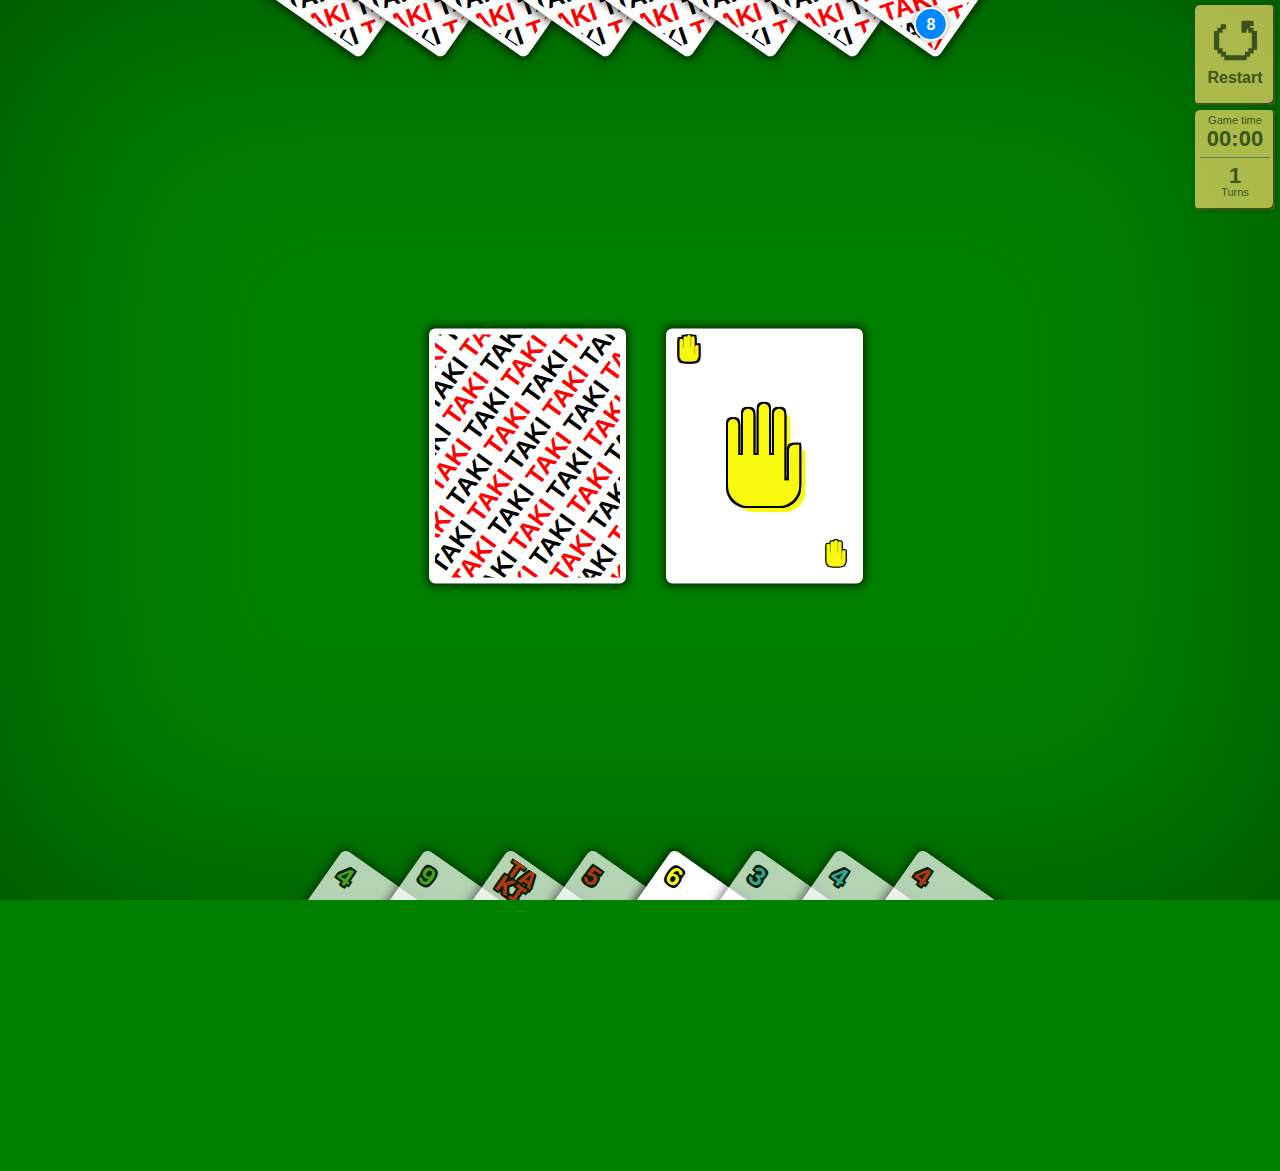
==== commit e4aca3e4: "Remove console Added constants small changes for computer algo" ====
--- a/index.html
+++ b/index.html
@@ -2,7 +2,8 @@
 <html lang="en">
 <head>
     <meta charset="UTF-8">
-    <title>Taki</title>
+    <title>TAKI</title>
+    <link rel="icon" href="favicon.ico" type="image/x-icon" />
 </head>
 <body>
     <ul class="menu">
--- a/styles/style.css
+++ b/styles/style.css
@@ -80,6 +80,19 @@
     padding: 20px 0;
     box-sizing: border-box;
 }
+
+li.clock::before,
+li.clock::after {
+    content: "Turns ";
+    display: block;
+    font-weight: 300;
+    font-size: .5em;
+    margin-top: -3px;
+}
+li.clock::before {
+    content: "Game time";
+    margin-top: -16px;
+}
 .menu li.clock hr {
     border: 0;
     border-top: 1px solid;
@@ -108,8 +121,8 @@
 /*********************************/
 .card, .pack {
     display: inline-block;
-    width: 14vw;
-    height: 18vw;
+    width: 14.5vw;
+    height: 19vw;
     border-radius: .5vw;
     border: .5vmax solid #fff;
 }
@@ -147,12 +160,18 @@
     content: "TAKI";
     display: block;
     color: black;
+    z-index: 0;
     height: 100%;
     width: 100%;
-    font-size: 1.45vw;
+    font-size: 2vw;
     text-align: left;
     font-weight: bold;
-    text-shadow: red 0 1em, black 0 2em, red 0 3em, black 0 4em, red 0 5em, black 0 6em, red 0 7em, black 0 8em, red 0 9em, black 0 10em, red 0 11em, black 0 12em, red 0 13em, black 0 14em, red 0 15em, black 0 16em, red 2.5em 0em, black 2.5em 1em, red 2.5em 2em, black 2.5em 3em, red 2.5em 4em, black 2.5em 5em, red 2.5em 6em, black 2.5em 7em, red 2.5em 8em, black 2.5em 9em, red 2.5em 10em, black 2.5em 11em, red 2.5em 12em, black 2.5em 13em, red 2.5em 14em, black 2.5em 15em, red 2.5em 16em, black 5em 0em, red 5em 1em, black 5em 2em, red 5em 3em, black 5em 4em, red 5em 5em, black 5em 6em, red 5em 7em, black 5em 8em, red 5em 9em, black 5em 10em, red 5em 11em, black 5em 12em, red 5em 13em, black 5em 14em, red 5em 15em, black 5em 16em, red 7.5em 0em, black 7.5em 1em, red 7.5em 2em, black 7.5em 3em, red 7.5em 4em, black 7.5em 5em, red 7.5em 6em, black 7.5em 7em, red 7.5em 8em, black 7.5em 9em, red 7.5em 10em, black 7.5em 11em, red 7.5em 12em, black 7.5em 13em, red 7.5em 14em, black 7.5em 15em, red 7.5em 16em;
+    text-shadow: red 0 1em, black 0 2em, red 0 3em, black 0 4em, red 0 5em, black 0 6em, red 0 7em, black 0 8em, red 0 9em, black 0 10em, red 0 11em, black 0 12em, red 0 13em, black 0 14em, red 0 15em, black 0 16em, red 2.5em 0em, black 2.5em 1em, red 2.5em 2em, black 2.5em 3em, red 2.5em 4em, black 2.5em 5em, red 2.5em 6em, black 2.5em 7em, red 2.5em 8em, black 2.5em 9em, red 2.5em 10em, black 2.5em 11em, red 2.5em 12em, black 2.5em 13em, red 2.5em 14em, black 2.5em 15em, red 2.5em 16em, black 5em 0em, red 5em 1em, black 5em 2em, red 5em 3em, black 5em 4em, red 5em 5em, black 5em 6em, red 5em 7em, black 5em 8em, red 5em 9em, black 5em 10em, red 5em 11em, black 5em 12em, red 5em 13em, black 5em 14em, red 5em 15em, black 5em 16em, red 7.5em 0em, black 7.5em 1em, red 7.5em 2em, black 7.5em 3em, red 7.5em 4em, black 7.5em 5em, red 7.5em 6em, black 7.5em 7em, red 7.5em 8em, black 7.5em 9em, red 7.5em 10em, black 7.5em 11em, red 7.5em 12em, black 7.5em 13em, red 7.5em 14em, black 7.5em 15em, red 7.5em 16em, black 10em 0em, red 10em 1em, black 10em 2em, red 10em 3em, black 10em 4em, red 10em 5em, black 10em 6em, red 10em 7em, black 10em 8em, red 10em 9em, black 10em 10em, red 10em 11em, black 10em 12em, red 10em 13em, black 10em 14em, red 10em 15em, black 10em 16em;
+    -webkit-transform: rotate(-54deg) translate(-29%, -22%);
+    -moz-transform: rotate(-54deg) translate(-29%, -22%);
+    -ms-transform: rotate(-54deg) translate(-29%, -22%);
+    -o-transform: rotate(-54deg) translate(-29%, -22%);
+    transform: rotate(-54deg) translate(-29%, -22%);
 }
 
 .card[data-type]::before,
@@ -162,8 +181,15 @@
 
 }
 .card[data-type]::after {
-    text-shadow: 11.5vw 16vw, -2px 0 #000, 0 -2px #000, 0 2px  #000, 2px 0 #000, 2px -2px #000, -2px -2px #000, -2px 2px #000, 2px 2px #000;
-    margin: 2px 10px;
+    text-shadow: 11.5vw 16vw,
+    11.6vw 16vw #000, 11.4vw 16vw #000, 11.6vw 16.1vw  #000, 11.4vw 16.1vw #000, 11.5vw 15.9vw #000, 11.4vw 15.9vw #000, 11.6vw 15.9vw #000, 11.6vw 16vw #000,
+        -2px 0 #000, 0 -2px #000, 0 2px  #000, 2px 0 #000, 2px -2px #000, -2px -2px #000, -2px 2px #000, 2px 2px #000;
+    margin: 2px 4px;
+    -webkit-transform: rotate(0deg);
+    -moz-transform: rotate(0deg);
+    -ms-transform: rotate(0deg);
+    -o-transform: rotate(0deg);
+    transform: rotate(0deg);
 }
 .card[data-type]::before {
     text-align: center;
@@ -230,6 +256,7 @@
     width: 30px;
     height: 30px;
     line-height: 31px;
+    z-index: 1;
     border-radius: 50%;
     font-weight: bold;
     border: 2px solid #FFF;
@@ -273,8 +300,43 @@
 }
 .stack > .card.active,
 .deck.player > .card.active {
-    cursor: pointer;
-}
+cursor: pointer;
+}
+.stack > .card.active.required {
+    -webkit-animation: redShadow linear 2s infinite;
+    -o-animation: redShadow linear 2s  infinite;
+    animation: redShadow linear 2s infinite;
+}
+
+@keyframes redShadow {
+    0% {
+        box-shadow: 0 0 0 3px transparent,0 0 9px 3px rgba(0,0,0,0.6);
+    }
+    50% {
+        box-shadow: 0 0 0 3px red,  0 0 9px 3px rgba(0,0,0,0.6);
+    }
+}
+
+@-webkit-keyframes redShadow {
+    0% {
+        box-shadow: 0 0 0 3px transparent,0 0 9px 3px rgba(0,0,0,0.6);
+    }
+    50% {
+        box-shadow: 0 0 0 3px red,  0 0 9px 3px rgba(0,0,0,0.6);
+    }
+}
+
+@-o-keyframes redShadow {
+    0% {
+        box-shadow: 0 0 0 3px transparent,0 0 9px 3px rgba(0,0,0,0.6);
+    }
+    50% {
+        box-shadow: 0 0 0 3px red,  0 0 9px 3px rgba(0,0,0,0.6);
+    }
+}
+
+
+
 .deck.player > .card.active {
     -webkit-transition-delay: 0s;
     -moz-transition-delay: 0s;
@@ -284,6 +346,20 @@
 }
 .deck.player > .card.active:hover {
     top: 50%;
+}
+.deck.player > .card.active.chosen {
+    top: -70%;
+    opacity: 0;
+    -webkit-transform: rotate(540deg);
+    -moz-transform: rotate(540deg);
+    -ms-transform: rotate(540deg);
+    -o-transform: rotate(540deg);
+    transform: rotate(540deg);
+    -webkit-transition: all .6s;
+    -moz-transition: all .6s;
+    -ms-transition: all .6s;
+    -o-transition: all .6s;
+    transition: all .6s;
 }
 
 .deck.player > .card.off {
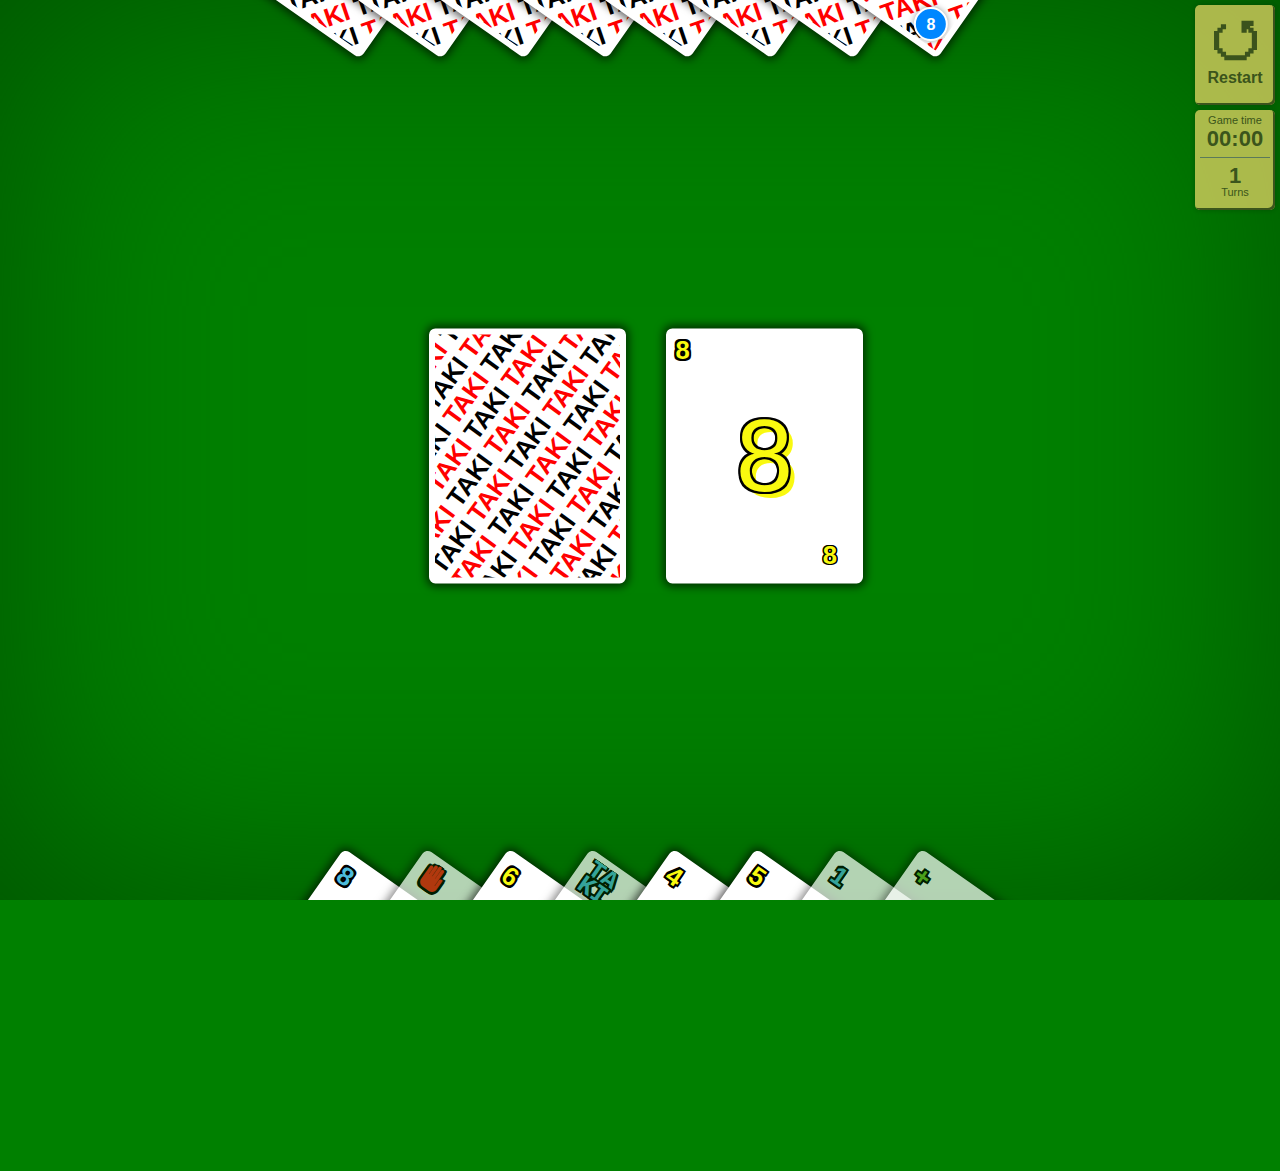
==== commit 9c51a044: "Fix animation bug" ====
--- a/index.html
+++ b/index.html
@@ -26,28 +26,21 @@
     </div>
     <div class="board" id="board">
 
-        <div class="deck opp">
-            <div class="card"></div>
-            <div class="card"></div>
-            <div class="card"></div>
-            <div class="card"></div>
-            <div class="card"></div>
-            <div class="card"></div>
-        </div>
+        <div class="deck opp"></div>
         <div class="deck player">
-            <div class="card" data-type="STOP" data-color="red"></div>
-            <div class="card" data-type="3" data-color="blue"></div>
-            <div class="card" data-type="7" data-color="yellow"></div>
-            <div class="card" data-type="TAKI" data-color="green"></div>
-            <div class="card" data-type="COLOR"></div>
+            <div class="card" data-type="L" data-color="red"></div>
+            <div class="card" data-type="O" data-color="blue"></div>
+            <div class="card" data-type="A" data-color="yellow"></div>
+            <div class="card" data-type="D" data-color="green"></div>
+            <div class="card" data-type="I" data-color="red"></div>
+            <div class="card" data-type="N" data-color="green"></div>
+            <div class="card" data-type="G" data-color="yellow"></div>
         </div>
         <div class="pack stack">
             <div class="card"></div>
-
         </div>
         <div class="pack heap">
-
-            <div class="card" data-type="6" data-color="blue"></div>
+            <div class="card" data-type="TAKI" data-color="blue"></div>
         </div>
 
 
